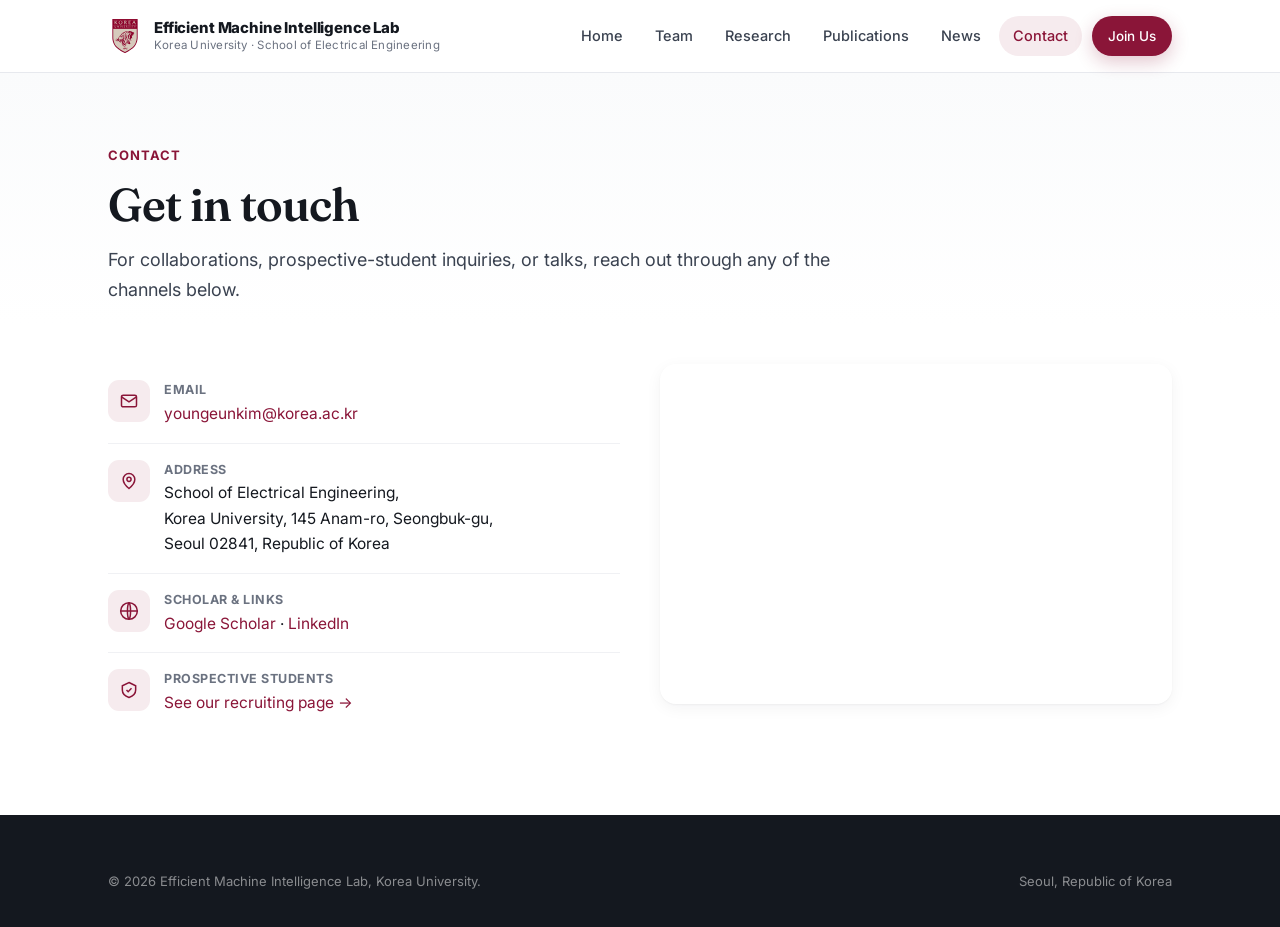
==== contact.html @ 0a5b0a47 "Initial commit: EMI Lab @ Korea University website Static multi-page site for the Efficient Machine " ====
<!doctype html>
<html lang="en">
  <head>
    <meta charset="utf-8" />
    <meta name="viewport" content="width=device-width, initial-scale=1" />
    <meta name="description" content="Contact the Efficient Machine Intelligence Lab at Korea University." />
    <title>Contact | Efficient Machine Intelligence Lab @ Korea University</title>
    <link rel="icon" href="images/ku-logo.svg" />
    <link rel="preconnect" href="https://fonts.googleapis.com" />
    <link rel="preconnect" href="https://fonts.gstatic.com" crossorigin />
    <link href="https://fonts.googleapis.com/css2?family=Fraunces:opsz,wght@9..144,500;9..144,600&family=Inter:wght@400;500;600;700;800&display=swap" rel="stylesheet" />
    <link rel="stylesheet" href="styles.css" />
  </head>
  <body>
    <header class="site-header">
      <div class="container header-inner">
        <a class="brand" href="index.html">
          <img src="images/ku-logo.svg" alt="Korea University" />
          <span class="brand-text">
            <span class="brand-name">Efficient Machine Intelligence Lab</span>
            <span class="brand-sub">Korea University · School of Electrical Engineering</span>
          </span>
        </a>
        <button class="nav-toggle" aria-label="Toggle navigation"><span></span></button>
        <nav class="nav">
          <a href="index.html" data-page="index.html">Home</a>
          <a href="team.html" data-page="team.html">Team</a>
          <a href="research.html" data-page="research.html">Research</a>
          <a href="publications.html" data-page="publications.html">Publications</a>
          <a href="news.html" data-page="news.html">News</a>
          <a href="contact.html" data-page="contact.html">Contact</a>
          <a class="btn primary sm nav-cta" href="join.html">Join Us</a>
        </nav>
      </div>
    </header>

    <main>
      <section class="page-hero">
        <div class="container">
          <span class="eyebrow">Contact</span>
          <h1>Get in touch</h1>
          <p>For collaborations, prospective-student inquiries, or talks, reach out through any of the channels below.</p>
        </div>
      </section>

      <section class="section" style="padding-top:40px">
        <div class="container">
          <div class="contact-grid">
            <div class="reveal">
              <div class="contact-line">
                <span class="ci"><svg viewBox="0 0 24 24" fill="none" stroke="currentColor" stroke-width="1.8"><rect x="3" y="5" width="18" height="14" rx="2"/><path d="m3 7 9 6 9-6"/></svg></span>
                <div><div class="cl">Email</div><div class="cv"><a href="mailto:youngeunkim@korea.ac.kr">youngeunkim@korea.ac.kr</a></div></div>
              </div>
              <div class="contact-line">
                <span class="ci"><svg viewBox="0 0 24 24" fill="none" stroke="currentColor" stroke-width="1.8"><path d="M12 21s-7-5.5-7-11a7 7 0 0 1 14 0c0 5.5-7 11-7 11z"/><circle cx="12" cy="10" r="2.5"/></svg></span>
                <div><div class="cl">Address</div><div class="cv">School of Electrical Engineering,<br />Korea University, 145 Anam-ro, Seongbuk-gu,<br />Seoul 02841, Republic of Korea</div></div>
              </div>
              <div class="contact-line">
                <span class="ci"><svg viewBox="0 0 24 24" fill="none" stroke="currentColor" stroke-width="1.8"><path d="M12 2a10 10 0 100 20 10 10 0 000-20z"/><path d="M2 12h20M12 2c2.5 3 2.5 17 0 20M12 2c-2.5 3-2.5 17 0 20"/></svg></span>
                <div><div class="cl">Scholar &amp; Links</div><div class="cv"><a href="https://scholar.google.com/citations?user=bh5Ve0EAAAAJ" target="_blank" rel="noreferrer">Google Scholar</a> · <a href="https://www.linkedin.com/in/youngeun-kim-3b97b6179/" target="_blank" rel="noreferrer">LinkedIn</a></div></div>
              </div>
              <div class="contact-line">
                <span class="ci"><svg viewBox="0 0 24 24" fill="none" stroke="currentColor" stroke-width="1.8"><path d="M12 3l8 4v5c0 5-3.5 7.5-8 9-4.5-1.5-8-4-8-9V7z"/><path d="M9 12l2 2 4-4"/></svg></span>
                <div><div class="cl">Prospective students</div><div class="cv"><a href="join.html">See our recruiting page →</a></div></div>
              </div>
            </div>
            <div class="reveal">
              <iframe
                class="map-embed"
                title="Korea University map"
                loading="lazy"
                referrerpolicy="no-referrer-when-downgrade"
                src="https://www.google.com/maps?q=Korea%20University%20Seoul&output=embed"
              ></iframe>
            </div>
          </div>
        </div>
      </section>
    </main>

    <footer class="site-footer">
      <div class="container">
        <div class="footer-bottom">
          <span>© 2026 Efficient Machine Intelligence Lab, Korea University.</span>
          <span>Seoul, Republic of Korea</span>
        </div>
      </div>
    </footer>
    <script src="main.js"></script>
  </body>
</html>
---- styles.css ----
/* ==========================================================================
   Efficient Machine Intelligence Lab @ Korea University
   Shared design system
   ========================================================================== */

:root {
  /* Korea University crimson palette */
  --crimson: #8a1538;
  --crimson-dark: #6d1029;
  --crimson-soft: #f6ebee;
  --ink: #14181f;
  --body: #3a4250;
  --muted: #6b7280;
  --line: #e7e9ee;
  --line-soft: #f0f1f4;
  --bg: #ffffff;
  --bg-soft: #fafbfc;
  --bg-tint: #f7f8fa;
  --white: #ffffff;
  --radius: 16px;
  --radius-sm: 10px;
  --shadow-sm: 0 1px 2px rgba(20, 24, 31, 0.04),
    0 4px 16px rgba(20, 24, 31, 0.05);
  --shadow-md: 0 12px 32px rgba(20, 24, 31, 0.1);
  --maxw: 1120px;
  --font-sans: "Inter", "Apple SD Gothic Neo", "Noto Sans KR",
    "Helvetica Neue", Arial, sans-serif;
  --font-display: "Fraunces", "Iowan Old Style", Georgia, serif;
}

* {
  box-sizing: border-box;
}

html {
  scroll-behavior: smooth;
  scroll-padding-top: 90px;
}

body {
  margin: 0;
  font-family: var(--font-sans);
  color: var(--body);
  background: var(--bg);
  line-height: 1.65;
  -webkit-font-smoothing: antialiased;
  text-rendering: optimizeLegibility;
}

a {
  color: var(--crimson);
  text-decoration: none;
  transition: color 0.18s ease;
}

a:hover {
  color: var(--crimson-dark);
}

img {
  max-width: 100%;
}

.container {
  max-width: var(--maxw);
  margin: 0 auto;
  padding: 0 28px;
}

.container-narrow {
  max-width: 860px;
}

/* --------------------------------------------------------------- Header -- */
.site-header {
  position: sticky;
  top: 0;
  background: rgba(255, 255, 255, 0.82);
  backdrop-filter: saturate(180%) blur(14px);
  -webkit-backdrop-filter: saturate(180%) blur(14px);
  border-bottom: 1px solid var(--line);
  z-index: 50;
}

.header-inner {
  display: flex;
  align-items: center;
  justify-content: space-between;
  gap: 24px;
  height: 72px;
}

.brand {
  display: flex;
  align-items: center;
  gap: 12px;
  min-width: 0;
}

.brand img {
  width: 34px;
  height: 34px;
  flex: none;
}

.brand-text {
  display: flex;
  flex-direction: column;
  line-height: 1.25;
  min-width: 0;
}

.brand-name {
  font-weight: 800;
  font-size: 15px;
  letter-spacing: -0.01em;
  color: var(--ink);
  white-space: nowrap;
}

.brand-sub {
  font-size: 11.5px;
  color: var(--muted);
  letter-spacing: 0.02em;
  white-space: nowrap;
}

.nav {
  display: flex;
  align-items: center;
  gap: 4px;
}

.nav a {
  color: var(--body);
  font-size: 14.5px;
  font-weight: 500;
  padding: 8px 14px;
  border-radius: 999px;
  transition: background 0.18s ease, color 0.18s ease;
}

.nav a:hover {
  background: var(--bg-tint);
  color: var(--ink);
}

.nav a.active {
  color: var(--crimson);
  background: var(--crimson-soft);
}

.nav-cta {
  margin-left: 6px;
}

.nav-toggle {
  display: none;
  border: 1px solid var(--line);
  background: var(--white);
  border-radius: 10px;
  width: 42px;
  height: 42px;
  cursor: pointer;
  align-items: center;
  justify-content: center;
}

.nav-toggle span,
.nav-toggle span::before,
.nav-toggle span::after {
  content: "";
  display: block;
  width: 18px;
  height: 2px;
  background: var(--ink);
  position: relative;
  transition: 0.2s ease;
}

.nav-toggle span::before {
  position: absolute;
  top: -6px;
}
.nav-toggle span::after {
  position: absolute;
  top: 6px;
}

/* --------------------------------------------------------------- Buttons - */
.btn {
  display: inline-flex;
  align-items: center;
  gap: 8px;
  padding: 11px 20px;
  border-radius: 999px;
  font-weight: 600;
  font-size: 14.5px;
  border: 1px solid transparent;
  cursor: pointer;
  transition: 0.2s ease;
  white-space: nowrap;
}

.btn.primary {
  background: var(--crimson);
  color: var(--white);
  box-shadow: 0 6px 18px rgba(138, 21, 56, 0.24);
}

.btn.primary:hover {
  background: var(--crimson-dark);
  color: var(--white);
  transform: translateY(-1px);
  box-shadow: 0 10px 24px rgba(138, 21, 56, 0.3);
}

.btn.ghost {
  border-color: var(--line);
  color: var(--ink);
  background: var(--white);
}

.btn.ghost:hover {
  border-color: var(--crimson);
  color: var(--crimson);
  background: var(--white);
}

.btn.sm {
  padding: 8px 15px;
  font-size: 13.5px;
}

/* --------------------------------------------------------------- Hero ---- */
.hero {
  position: relative;
  padding: 92px 0 76px;
  background:
    radial-gradient(
      1100px 480px at 78% -8%,
      rgba(138, 21, 56, 0.08),
      transparent 60%
    ),
    linear-gradient(180deg, var(--bg-soft) 0%, var(--bg) 70%);
  overflow: hidden;
}

.hero-eyebrow {
  display: inline-flex;
  align-items: center;
  gap: 8px;
  font-size: 13px;
  font-weight: 600;
  letter-spacing: 0.04em;
  text-transform: uppercase;
  color: var(--crimson);
  background: var(--crimson-soft);
  border: 1px solid rgba(138, 21, 56, 0.16);
  padding: 6px 14px;
  border-radius: 999px;
  margin-bottom: 22px;
}

.hero h1 {
  font-family: var(--font-display);
  font-weight: 600;
  font-size: clamp(34px, 5vw, 54px);
  line-height: 1.08;
  letter-spacing: -0.02em;
  color: var(--ink);
  margin: 0 0 20px;
  max-width: 16ch;
}

.hero h1 .accent {
  color: var(--crimson);
}

.hero-lead {
  font-size: clamp(16px, 2vw, 19px);
  color: var(--body);
  max-width: 62ch;
  margin: 0 0 30px;
}

.hero-cta {
  display: flex;
  gap: 14px;
  flex-wrap: wrap;
}

/* --------------------------------------------------------- Section base -- */
.section {
  padding: 84px 0;
}

/* Tighter vertical rhythm on the home page */
body.home .section {
  padding: 48px 0;
}

.section.tint {
  background: var(--bg-tint);
}

.section-head {
  margin-bottom: 40px;
}

.section-head.center {
  text-align: center;
  margin-left: auto;
  margin-right: auto;
  max-width: 720px;
}

.eyebrow {
  display: block;
  font-size: 13px;
  font-weight: 700;
  letter-spacing: 0.08em;
  text-transform: uppercase;
  color: var(--crimson);
  margin-bottom: 12px;
}

.section h2 {
  font-family: var(--font-display);
  font-weight: 600;
  font-size: clamp(26px, 3.4vw, 36px);
  letter-spacing: -0.02em;
  color: var(--ink);
  margin: 0 0 12px;
  line-height: 1.15;
}

.section .subhead {
  font-size: 17px;
  color: var(--muted);
  max-width: 68ch;
  margin: 0;
}

.page-hero {
  padding: 72px 0 20px;
  background: linear-gradient(180deg, var(--bg-soft) 0%, var(--bg) 100%);
}

.page-hero h1 {
  font-family: var(--font-display);
  font-weight: 600;
  font-size: clamp(30px, 4.4vw, 46px);
  letter-spacing: -0.02em;
  color: var(--ink);
  margin: 14px 0 14px;
  line-height: 1.1;
}

.page-hero p {
  font-size: 18px;
  color: var(--body);
  max-width: 66ch;
  margin: 0;
}

/* --------------------------------------------------------------- Cards --- */
.card-grid {
  display: grid;
  gap: 22px;
}

.card-grid.cols-2 {
  grid-template-columns: repeat(2, 1fr);
}

.card-grid.cols-3 {
  grid-template-columns: repeat(3, 1fr);
}

.card {
  background: var(--white);
  border: 1px solid var(--line);
  border-radius: var(--radius);
  padding: 28px;
  box-shadow: var(--shadow-sm);
  transition: transform 0.22s ease, box-shadow 0.22s ease,
    border-color 0.22s ease;
}

.card:hover {
  transform: translateY(-3px);
  box-shadow: var(--shadow-md);
  border-color: rgba(138, 21, 56, 0.28);
}

.card-icon {
  width: 46px;
  height: 46px;
  border-radius: 12px;
  display: inline-flex;
  align-items: center;
  justify-content: center;
  background: var(--crimson-soft);
  color: var(--crimson);
  margin-bottom: 16px;
}

.card-icon svg {
  width: 24px;
  height: 24px;
}

.card h3 {
  font-size: 18px;
  font-weight: 700;
  color: var(--ink);
  margin: 0 0 8px;
  letter-spacing: -0.01em;
}

.card p {
  margin: 0;
  font-size: 15px;
  color: var(--body);
}

.card .tag-row {
  margin-top: 16px;
}

.tag-row {
  display: flex;
  flex-wrap: wrap;
  gap: 8px;
}

.tag {
  font-size: 12px;
  font-weight: 600;
  color: var(--crimson);
  background: var(--crimson-soft);
  border-radius: 999px;
  padding: 4px 11px;
}

/* --------------------------------------------------- Home: highlights ---- */
.highlight-item {
  display: grid;
  grid-template-columns: 200px 1fr;
  gap: 24px;
  padding: 22px;
  border: 1px solid var(--line);
  border-radius: var(--radius);
  background: var(--white);
  box-shadow: var(--shadow-sm);
  transition: transform 0.22s ease, box-shadow 0.22s ease;
  align-items: center;
}

.highlight-item:hover {
  transform: translateY(-2px);
  box-shadow: var(--shadow-md);
}

.highlight-thumb {
  width: 200px;
  height: 128px;
  border-radius: 12px;
  overflow: hidden;
  background: var(--bg-tint);
  display: flex;
  align-items: center;
  justify-content: center;
  flex: none;
}

.highlight-thumb img {
  width: 100%;
  height: 100%;
  object-fit: cover;
}

.highlight-venue {
  font-size: 12.5px;
  font-weight: 700;
  letter-spacing: 0.03em;
  text-transform: uppercase;
  color: var(--crimson);
  margin-bottom: 6px;
}

.highlight-item h3 {
  font-size: 18px;
  color: var(--ink);
  margin: 0 0 8px;
  letter-spacing: -0.01em;
  line-height: 1.3;
}

.highlight-item p {
  margin: 0;
  font-size: 14.5px;
  color: var(--body);
}

/* -------------------------------------------------------------- News ----- */
.news-list {
  list-style: none;
  padding: 0;
  margin: 0;
}

.news-year {
  font-family: var(--font-display);
  font-weight: 600;
  font-size: 22px;
  color: var(--ink);
  margin: 28px 0 14px;
  padding-bottom: 8px;
  border-bottom: 2px solid var(--crimson-soft);
}

.news-year:first-child {
  margin-top: 0;
}

.news-item {
  display: grid;
  grid-template-columns: 96px 1fr;
  gap: 18px;
  padding: 13px 0;
  border-bottom: 1px solid var(--line-soft);
  align-items: baseline;
}

.news-item:last-child {
  border-bottom: none;
}

.news-date {
  font-size: 13px;
  font-weight: 700;
  color: var(--crimson);
  letter-spacing: 0.02em;
  text-transform: uppercase;
}

.news-text {
  color: var(--body);
  font-size: 15.5px;
}

.paper-title {
  font-family: "Newsreader", Georgia, serif;
  font-style: italic;
  font-weight: 500;
  color: var(--ink);
  letter-spacing: 0.005em;
}

/* --------------------------------------------------- Publications -------- */
.pub-year {
  font-family: var(--font-display);
  font-weight: 600;
  font-size: 22px;
  color: var(--ink);
  margin: 34px 0 16px;
  padding-bottom: 8px;
  border-bottom: 2px solid var(--crimson-soft);
}

.pub-list {
  list-style: none;
  padding: 0;
  margin: 0;
  display: grid;
  gap: 16px;
}

.pub-item {
  display: grid;
  grid-template-columns: 158px 1fr;
  gap: 20px;
  padding: 18px;
  border-radius: var(--radius);
  border: 1px solid var(--line);
  background: var(--white);
  box-shadow: var(--shadow-sm);
  transition: transform 0.2s ease, box-shadow 0.2s ease, border-color 0.2s ease;
}

.pub-item:hover {
  transform: translateY(-2px);
  box-shadow: var(--shadow-md);
  border-color: rgba(138, 21, 56, 0.22);
}

.pub-figure {
  width: 158px;
  height: 108px;
  border-radius: 10px;
  background: var(--bg-tint);
  display: flex;
  align-items: center;
  justify-content: center;
  overflow: hidden;
  flex: none;
}

.pub-figure img {
  width: 100%;
  height: 100%;
  object-fit: cover;
}

.pub-figure-fallback {
  display: none;
  font-size: 12px;
  color: var(--muted);
}

.pub-figure.missing .pub-figure-fallback {
  display: inline-flex;
}

.pub-body {
  display: flex;
  flex-direction: column;
  gap: 6px;
  min-width: 0;
}

.pub-title {
  font-weight: 700;
  font-size: 16px;
  color: var(--ink);
  letter-spacing: -0.01em;
  line-height: 1.35;
}

.pub-meta {
  color: var(--muted);
  font-size: 14px;
}

.pub-meta sup {
  font-size: 0.7em;
}

.pub-badge {
  display: inline-block;
  font-size: 11.5px;
  font-weight: 700;
  color: var(--crimson);
  background: var(--crimson-soft);
  border-radius: 6px;
  padding: 2px 8px;
  margin-left: 4px;
  vertical-align: middle;
}

.pub-links {
  margin-top: 4px;
  font-size: 14px;
  display: flex;
  gap: 14px;
  flex-wrap: wrap;
}

.pub-links a {
  font-weight: 600;
}

/* ---------------------------------------------------------- People ------- */
.pi-card {
  display: grid;
  grid-template-columns: 240px 1fr;
  gap: 36px;
  align-items: start;
}

.pi-photo {
  width: 240px;
  height: 288px;
  border-radius: var(--radius);
  object-fit: cover;
  box-shadow: var(--shadow-md);
  background: var(--bg-tint);
}

.pi-info h3 {
  font-family: var(--font-display);
  font-weight: 600;
  font-size: 28px;
  color: var(--ink);
  margin: 0 0 4px;
  letter-spacing: -0.01em;
}

.pi-role {
  color: var(--crimson);
  font-weight: 600;
  font-size: 15.5px;
  margin: 0 0 18px;
}

.pi-info p {
  margin: 0 0 14px;
  color: var(--body);
}

.pi-links {
  display: flex;
  gap: 12px;
  flex-wrap: wrap;
  margin-top: 20px;
}

/* Equal team grid — advisor and students share the same card */
.team-grid {
  display: grid;
  grid-template-columns: repeat(4, 1fr);
  gap: 22px;
}

.person {
  display: flex;
  flex-direction: column;
  align-items: center;
  text-align: center;
  padding: 26px 22px;
  border: 1px solid var(--line);
  border-radius: var(--radius);
  background: var(--white);
  box-shadow: var(--shadow-sm);
  transition: transform 0.22s ease, box-shadow 0.22s ease,
    border-color 0.22s ease;
  color: inherit;
}

.person:hover {
  transform: translateY(-3px);
  box-shadow: var(--shadow-md);
  border-color: rgba(138, 21, 56, 0.28);
}

.person-photo {
  width: 128px;
  height: 128px;
  border-radius: 50%;
  overflow: hidden;
  background: var(--bg-tint);
  margin-bottom: 16px;
  flex: none;
  display: block;
}

a.person-photo {
  transition: box-shadow 0.2s ease, transform 0.2s ease;
}

a.person-photo:hover {
  transform: scale(1.03);
  box-shadow: 0 0 0 4px var(--crimson-soft);
}

.person-photo img {
  width: 100%;
  height: 100%;
  object-fit: cover;
  display: block;
}

.person-photo.placeholder {
  display: flex;
  align-items: center;
  justify-content: center;
  border: 2px dashed rgba(138, 21, 56, 0.4);
  background: var(--crimson-soft);
}

.person-photo.placeholder span {
  font-size: 40px;
  font-weight: 300;
  color: var(--crimson);
  line-height: 1;
}

.person-name {
  font-size: 18px;
  font-weight: 700;
  color: var(--ink);
  margin: 0 0 4px;
  letter-spacing: -0.01em;
}

.person-role {
  font-size: 13px;
  font-weight: 600;
  color: var(--crimson);
  margin: 0 0 10px;
}

.person-bio {
  font-size: 13.5px;
  color: var(--body);
  margin: 0 0 14px;
}

.person-cv {
  list-style: none;
  padding: 0;
  margin: 0 0 16px;
  text-align: left;
  width: 100%;
  display: grid;
  gap: 6px;
}

.person-cv li {
  position: relative;
  padding-left: 15px;
  font-size: 12.5px;
  color: var(--body);
  line-height: 1.5;
  white-space: nowrap;
}

.person-cv li::before {
  content: "";
  position: absolute;
  left: 0;
  top: 8px;
  width: 6px;
  height: 6px;
  border-radius: 50%;
  background: var(--crimson);
}

.person-links {
  display: flex;
  gap: 12px;
  flex-wrap: wrap;
  justify-content: center;
  margin-top: auto;
  font-size: 13.5px;
  font-weight: 600;
}

/* Open (placeholder) member seats */
.person-open {
  border-style: dashed;
  border-color: rgba(138, 21, 56, 0.35);
  background: linear-gradient(180deg, var(--crimson-soft) 0%, var(--white) 70%);
}

.person-open:hover {
  border-color: var(--crimson);
}

.person-cta {
  margin-top: auto;
  font-size: 13.5px;
  font-weight: 700;
  color: var(--crimson);
}

.member-note {
  display: flex;
  gap: 16px;
  align-items: center;
  padding: 22px 26px;
  border: 1px dashed rgba(138, 21, 56, 0.32);
  border-radius: var(--radius);
  background: var(--crimson-soft);
}

.member-note .dot {
  width: 12px;
  height: 12px;
  border-radius: 50%;
  background: var(--crimson);
  flex: none;
  box-shadow: 0 0 0 5px rgba(138, 21, 56, 0.14);
}

.member-note p {
  margin: 0;
  color: var(--crimson-dark);
  font-weight: 500;
}

/* --------------------------------------------------------------- Join ---- */
.join-list {
  list-style: none;
  padding: 0;
  margin: 24px 0 0;
  display: grid;
  gap: 14px;
}

.join-list li {
  display: grid;
  grid-template-columns: 30px 1fr;
  gap: 12px;
  align-items: start;
  color: var(--body);
}

.join-list .check {
  width: 24px;
  height: 24px;
  border-radius: 50%;
  background: var(--crimson-soft);
  color: var(--crimson);
  display: inline-flex;
  align-items: center;
  justify-content: center;
  font-size: 13px;
  font-weight: 700;
  margin-top: 2px;
}

.callout {
  margin-top: 40px;
  padding: 24px 32px;
  border-radius: var(--radius);
  background: linear-gradient(
    135deg,
    rgba(138, 21, 56, 0.85) 0%,
    rgba(109, 16, 41, 0.85) 100%
  );
  color: #fff;
  text-align: center;
  box-shadow: 0 18px 40px rgba(138, 21, 56, 0.18);
}

.callout h3 {
  font-family: var(--font-display);
  font-weight: 600;
  font-size: 26px;
  margin: 0 0 10px;
}

.callout p {
  margin: 0 auto 22px;
  max-width: none;
  color: rgba(255, 255, 255, 0.92);
}

.callout .btn.primary {
  background: #fff;
  color: var(--crimson);
  box-shadow: 0 8px 20px rgba(0, 0, 0, 0.18);
}

.callout .btn.primary:hover {
  background: #fff;
  color: var(--crimson-dark);
}

/* ---------------------------------------------------- Collaborators ------ */
.collab-logos {
  display: flex;
  flex-wrap: wrap;
  align-items: center;
  justify-content: center;
  gap: 56px;
  margin-top: 8px;
}

.collab-logos.collab-logos-left {
  justify-content: flex-start;
}

.collab-logos img {
  height: 40px;
  width: auto;
  opacity: 0.8;
  transition: opacity 0.2s ease, transform 0.2s ease;
}

/* Balance the full wordmarks so their letter heights look consistent */
.collab-logos img[alt="Google"] {
  height: 30px;
}
.collab-logos img[alt="Amazon"] {
  height: 34px;
}
.collab-logos img[alt="Meta"] {
  height: 26px;
}
.collab-logos img[alt="ByteDance"] {
  height: 26px;
}
.collab-logos img[alt="Sungkyunkwan University"] {
  height: 40px;
}
.collab-logos img[alt="USC"] {
  height: 26px;
}
.collab-logos img[alt="Thaki Cloud"] {
  height: 24px;
}

/* Physion Labs has no wordmark; pair its icon with a text label */
.collab-lockup {
  display: inline-flex;
  align-items: center;
  gap: 10px;
  opacity: 0.8;
  transition: opacity 0.2s ease, transform 0.2s ease;
}

.collab-lockup:hover {
  opacity: 1;
  transform: translateY(-2px);
}

.collab-lockup img {
  height: 34px;
  width: auto;
  border-radius: 8px;
}

.collab-lockup span {
  font-size: 20px;
  font-weight: 700;
  letter-spacing: -0.01em;
  color: var(--ink);
}

.collab-logos img:hover {
  opacity: 1;
  transform: translateY(-2px);
}

/* --------------------------------------------------------- Contact ------- */
.contact-grid {
  display: grid;
  grid-template-columns: 1fr 1fr;
  gap: 40px;
  align-items: start;
}

.contact-line {
  display: flex;
  gap: 14px;
  align-items: flex-start;
  padding: 16px 0;
  border-bottom: 1px solid var(--line-soft);
}

.contact-line:last-child {
  border-bottom: none;
}

.contact-line .ci {
  width: 42px;
  height: 42px;
  border-radius: 11px;
  background: var(--crimson-soft);
  color: var(--crimson);
  display: inline-flex;
  align-items: center;
  justify-content: center;
  flex: none;
}

.contact-line .ci svg {
  width: 20px;
  height: 20px;
}

.contact-line .cl {
  font-size: 12.5px;
  font-weight: 700;
  text-transform: uppercase;
  letter-spacing: 0.04em;
  color: var(--muted);
}

.contact-line .cv {
  color: var(--ink);
  font-size: 15.5px;
}

.map-embed {
  border: 0;
  width: 100%;
  height: 340px;
  border-radius: var(--radius);
  box-shadow: var(--shadow-sm);
}

/* --------------------------------------------------------------- Footer -- */
.site-footer {
  background: var(--ink);
  color: rgba(255, 255, 255, 0.72);
  padding: 56px 0 34px;
}

.footer-top {
  display: grid;
  grid-template-columns: 1.6fr 1fr 1fr;
  gap: 40px;
  padding-bottom: 36px;
  border-bottom: 1px solid rgba(255, 255, 255, 0.12);
}

.footer-brand {
  display: flex;
  gap: 12px;
  align-items: center;
  margin-bottom: 14px;
}

.footer-brand img {
  width: 32px;
  height: 32px;
  filter: brightness(0) invert(1);
  opacity: 0.9;
}

.footer-brand span {
  font-weight: 800;
  color: #fff;
  font-size: 15px;
  line-height: 1.3;
}

.footer-top p {
  margin: 0;
  font-size: 14px;
  max-width: 40ch;
}

.footer-col h4 {
  color: #fff;
  font-size: 13px;
  text-transform: uppercase;
  letter-spacing: 0.06em;
  margin: 0 0 14px;
}

.footer-col a {
  display: block;
  color: rgba(255, 255, 255, 0.72);
  font-size: 14px;
  padding: 5px 0;
}

.footer-col a:hover {
  color: #fff;
}

.footer-bottom {
  font-size: 13px;
  color: rgba(255, 255, 255, 0.5);
  display: flex;
  justify-content: space-between;
  flex-wrap: wrap;
  gap: 8px;
}

/* --------------------------------------------------------- Utilities ----- */
.reveal {
  opacity: 0;
  transform: translateY(18px);
  transition: opacity 0.6s ease, transform 0.6s ease;
}

.reveal.in {
  opacity: 1;
  transform: none;
}

.stat-row {
  display: grid;
  grid-template-columns: repeat(4, 1fr);
  gap: 20px;
  margin-top: 44px;
}

.stat {
  text-align: center;
}

.stat .num {
  font-family: var(--font-display);
  font-weight: 600;
  font-size: 40px;
  color: var(--crimson);
  line-height: 1;
}

.stat .lbl {
  font-size: 13.5px;
  color: var(--muted);
  margin-top: 8px;
}

.center-btn {
  text-align: center;
  margin-top: 40px;
}

/* --------------------------------------------------------- Responsive ---- */
@media (max-width: 900px) {
  .nav {
    position: fixed;
    inset: 72px 0 auto 0;
    flex-direction: column;
    align-items: stretch;
    background: #fff;
    border-bottom: 1px solid var(--line);
    padding: 14px 20px 20px;
    gap: 4px;
    box-shadow: var(--shadow-md);
    display: none;
  }

  .nav.open {
    display: flex;
  }

  .nav a {
    padding: 12px 14px;
    font-size: 16px;
  }

  .nav-cta {
    margin-left: 0;
    margin-top: 6px;
  }

  .nav-toggle {
    display: inline-flex;
  }

  .card-grid.cols-2,
  .card-grid.cols-3 {
    grid-template-columns: 1fr;
  }

  .pi-card {
    grid-template-columns: 1fr;
    justify-items: center;
    text-align: center;
  }

  .pi-links {
    justify-content: center;
  }

  .team-grid {
    grid-template-columns: repeat(2, 1fr);
  }

  .contact-grid {
    grid-template-columns: 1fr;
  }

  .footer-top {
    grid-template-columns: 1fr;
    gap: 28px;
  }

  .stat-row {
    grid-template-columns: repeat(2, 1fr);
    gap: 28px;
  }
}

@media (max-width: 640px) {
  .team-grid {
    grid-template-columns: 1fr;
  }

  .highlight-item {
    grid-template-columns: 1fr;
  }

  .highlight-thumb {
    width: 100%;
    height: 170px;
  }

  .pub-item {
    grid-template-columns: 1fr;
  }

  .pub-figure {
    width: 100%;
    height: 180px;
  }

  .news-item {
    grid-template-columns: 72px 1fr;
    gap: 12px;
  }
}
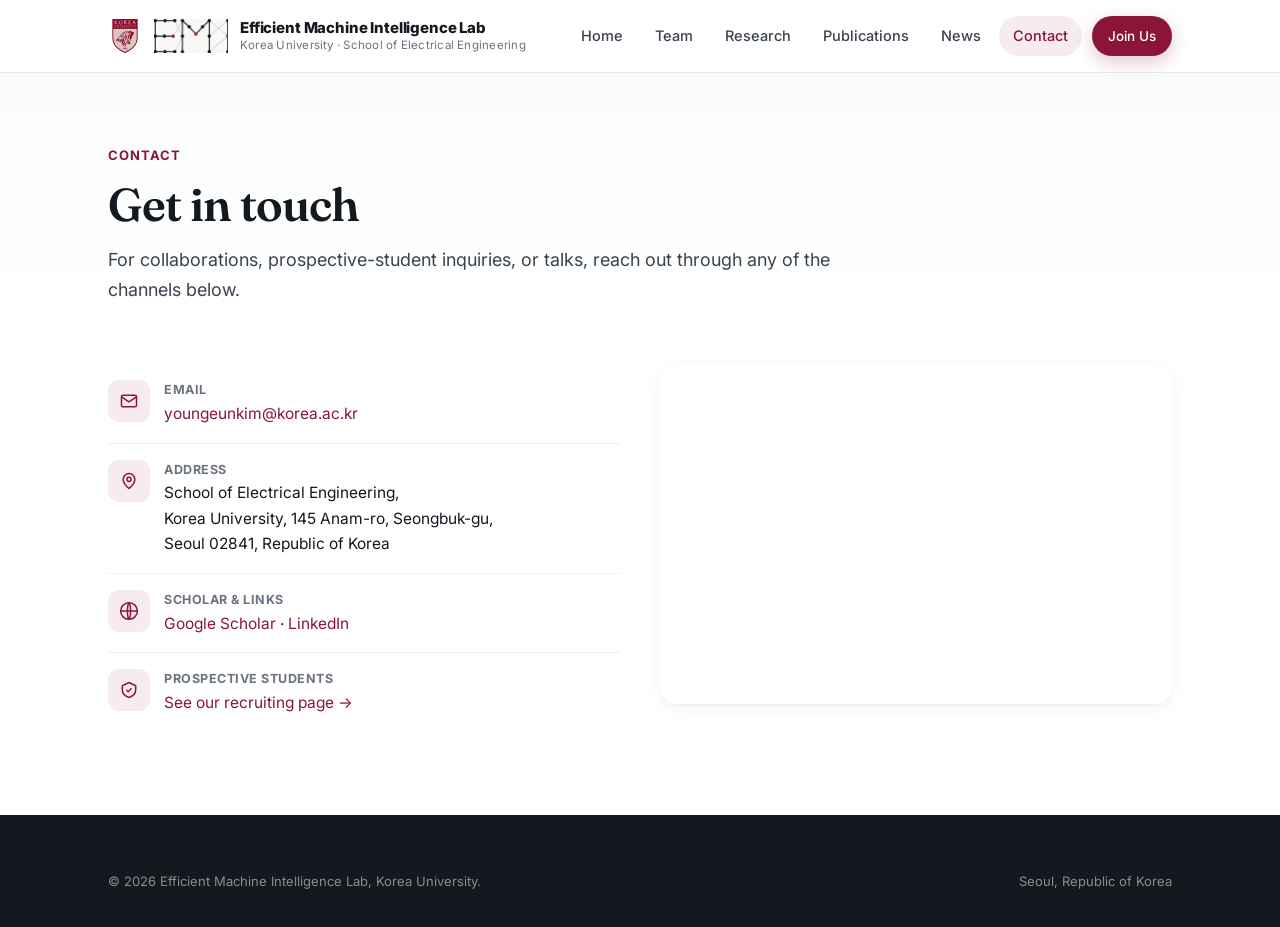
==== commit cfcf58d7: "Refine lab mark placement" ====
--- a/contact.html
+++ b/contact.html
@@ -16,6 +16,7 @@
       <div class="container header-inner">
         <a class="brand" href="index.html">
           <img src="images/ku-logo.svg" alt="Korea University" />
+          <span class="mini-lab-mark" aria-hidden="true"></span>
           <span class="brand-text">
             <span class="brand-name">Efficient Machine Intelligence Lab</span>
             <span class="brand-sub">Korea University · School of Electrical Engineering</span>
--- a/styles.css
+++ b/styles.css
@@ -103,6 +103,17 @@
   flex: none;
 }
 
+.mini-lab-mark {
+  width: 74px;
+  height: 34px;
+  flex: none;
+  background-image: url("images/emi-lab-mark.png");
+  background-repeat: no-repeat;
+  background-size: 183px 183px;
+  background-position: -54px -69px;
+  mix-blend-mode: multiply;
+}
+
 .brand-text {
   display: flex;
   flex-direction: column;
@@ -672,6 +683,120 @@
   font-weight: 600;
 }
 
+/* --- Clean text-only publication list (Conference / Journal) --- */
+.pub-cat {
+  font-family: var(--font-display);
+  font-weight: 600;
+  font-size: 24px;
+  color: var(--ink);
+  margin: 150px 0 20px;
+  padding-bottom: 10px;
+  border-bottom: 2px solid var(--crimson-soft);
+}
+
+.pub-cat:first-of-type {
+  margin-top: 0;
+}
+
+.paper-list {
+  list-style: none;
+  padding: 0;
+  margin: 0;
+  display: grid;
+  gap: 9px;
+}
+
+.paper {
+  display: grid;
+  grid-template-columns: 48px 1fr;
+  gap: 14px;
+  align-items: baseline;
+  line-height: 1.5;
+}
+
+.paper-yr {
+  font-family: var(--font-display);
+  font-weight: 600;
+  font-size: 14px;
+  color: var(--crimson);
+}
+
+/* Keep each publication compact; wrap only when the line is too long
+   so the venue is always visible (never truncated). */
+.paper > div {
+  font-size: 14.5px;
+  min-width: 0;
+}
+
+/* Per-year accent colors for the year label */
+.yr-2026 { color: #8a1538; }
+.yr-2025 { color: #b8433f; }
+.yr-2024 { color: #c9791b; }
+.yr-2023 { color: #7a8b1f; }
+.yr-2022 { color: #2f8f6b; }
+.yr-2021 { color: #2f7fa8; }
+.yr-2020 { color: #3b5bbf; }
+.yr-2019 { color: #6a4bb0; }
+.yr-2018 { color: #8a4b8f; }
+
+.paper-ttl {
+  font-weight: 700;
+  color: var(--ink);
+  letter-spacing: -0.01em;
+  display: inline;
+}
+
+.paper-ttl a {
+  color: var(--ink);
+}
+
+.paper-ttl a:hover {
+  color: var(--crimson);
+}
+
+.paper-auth {
+  color: var(--body);
+  display: inline;
+}
+
+.paper-auth::before {
+  content: " — ";
+  color: var(--muted);
+  font-weight: 400;
+}
+
+.paper-ven::before {
+  content: " · ";
+  color: var(--muted);
+  font-style: normal;
+}
+
+.paper-auth strong {
+  color: var(--ink);
+  font-weight: 700;
+}
+
+.paper-auth sup {
+  font-size: 0.7em;
+}
+
+.paper-ven {
+  color: var(--muted);
+  font-style: italic;
+  display: inline;
+}
+
+.paper .pub-badge {
+  margin-left: 6px;
+}
+
+@media (max-width: 640px) {
+  .paper {
+    grid-template-columns: 40px 1fr;
+    gap: 10px;
+  }
+}
+
 /* ---------------------------------------------------------- People ------- */
 .pi-card {
   display: grid;
@@ -1029,6 +1154,15 @@
   font-weight: 700;
   letter-spacing: -0.01em;
   color: var(--ink);
+}
+
+.collab-wordmark {
+  max-width: 240px;
+  color: var(--ink);
+  font-size: 20px;
+  font-weight: 700;
+  line-height: 1.25;
+  letter-spacing: -0.01em;
 }
 
 .collab-logos img:hover {
@@ -1274,6 +1408,25 @@
 }
 
 @media (max-width: 640px) {
+  .brand {
+    gap: 8px;
+  }
+
+  .mini-lab-mark {
+    width: 49px;
+    height: 23px;
+    background-size: 124px 124px;
+    background-position: -37px -47px;
+  }
+
+  .brand-text {
+    display: none;
+  }
+
+  .collab-logos {
+    gap: 36px;
+  }
+
   .team-grid {
     grid-template-columns: 1fr;
   }
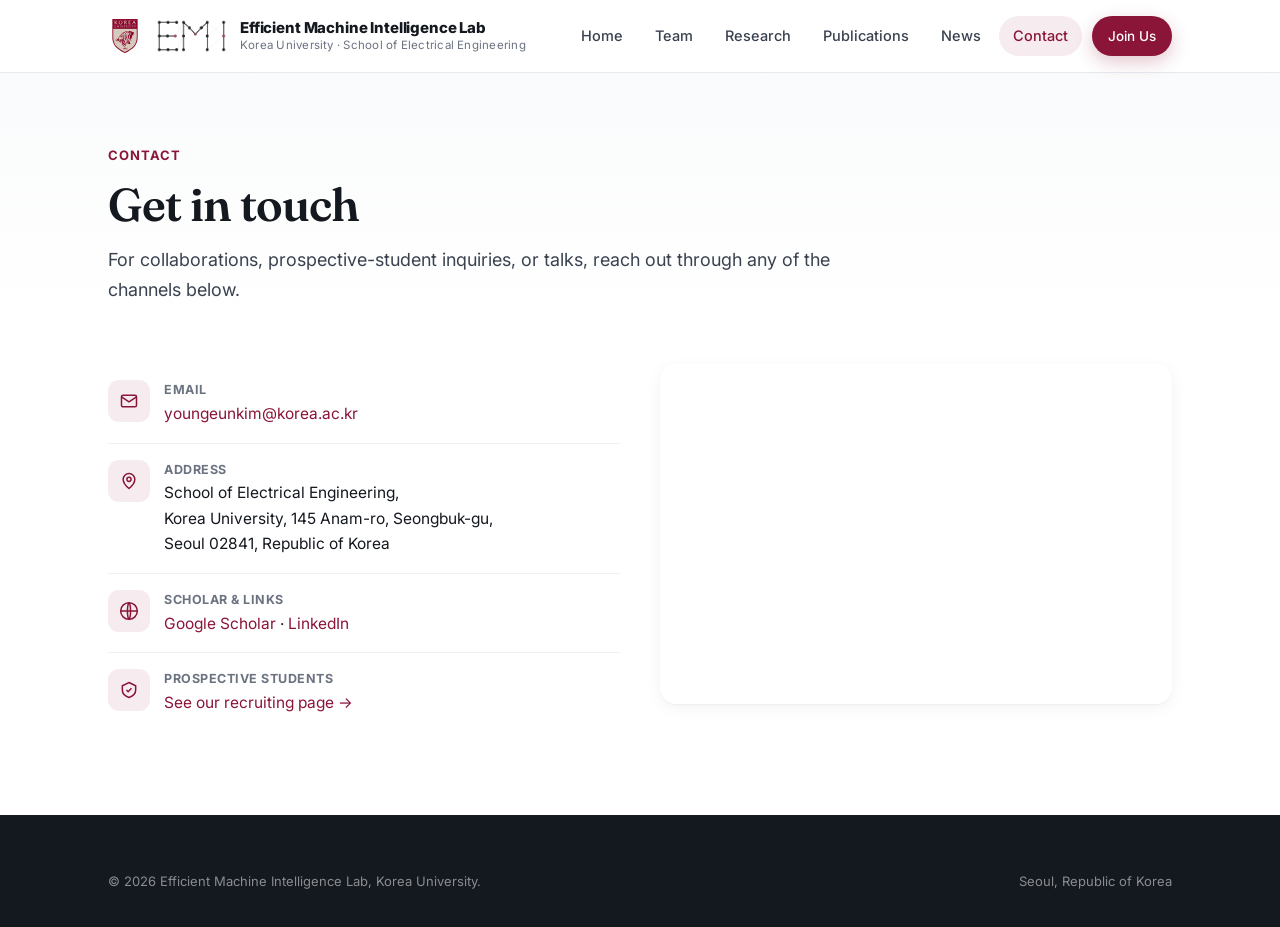
==== commit 6c188767: "Use a transparent EMI header mark" ====
--- a/contact.html
+++ b/contact.html
@@ -9,7 +9,7 @@
     <link rel="preconnect" href="https://fonts.googleapis.com" />
     <link rel="preconnect" href="https://fonts.gstatic.com" crossorigin />
     <link href="https://fonts.googleapis.com/css2?family=Fraunces:opsz,wght@9..144,500;9..144,600&family=Inter:wght@400;500;600;700;800&display=swap" rel="stylesheet" />
-    <link rel="stylesheet" href="styles.css" />
+    <link rel="stylesheet" href="styles.css?v=20260808-3" />
   </head>
   <body>
     <header class="site-header">
--- a/styles.css
+++ b/styles.css
@@ -107,11 +107,10 @@
   width: 74px;
   height: 34px;
   flex: none;
-  background-image: url("images/emi-lab-mark.png");
+  background-image: url("images/emi-lab-mark-transparent.png");
   background-repeat: no-repeat;
-  background-size: 183px 183px;
-  background-position: -54px -69px;
-  mix-blend-mode: multiply;
+  background-size: contain;
+  background-position: center;
 }
 
 .brand-text {
@@ -1128,6 +1127,9 @@
 .collab-logos img[alt="Thaki Cloud"] {
   height: 24px;
 }
+.collab-logos img[alt="Oak Ridge National Laboratory"] {
+  height: 36px;
+}
 
 /* Physion Labs has no wordmark; pair its icon with a text label */
 .collab-lockup {
@@ -1154,15 +1156,6 @@
   font-weight: 700;
   letter-spacing: -0.01em;
   color: var(--ink);
-}
-
-.collab-wordmark {
-  max-width: 240px;
-  color: var(--ink);
-  font-size: 20px;
-  font-weight: 700;
-  line-height: 1.25;
-  letter-spacing: -0.01em;
 }
 
 .collab-logos img:hover {
@@ -1415,8 +1408,6 @@
   .mini-lab-mark {
     width: 49px;
     height: 23px;
-    background-size: 124px 124px;
-    background-position: -37px -47px;
   }
 
   .brand-text {
